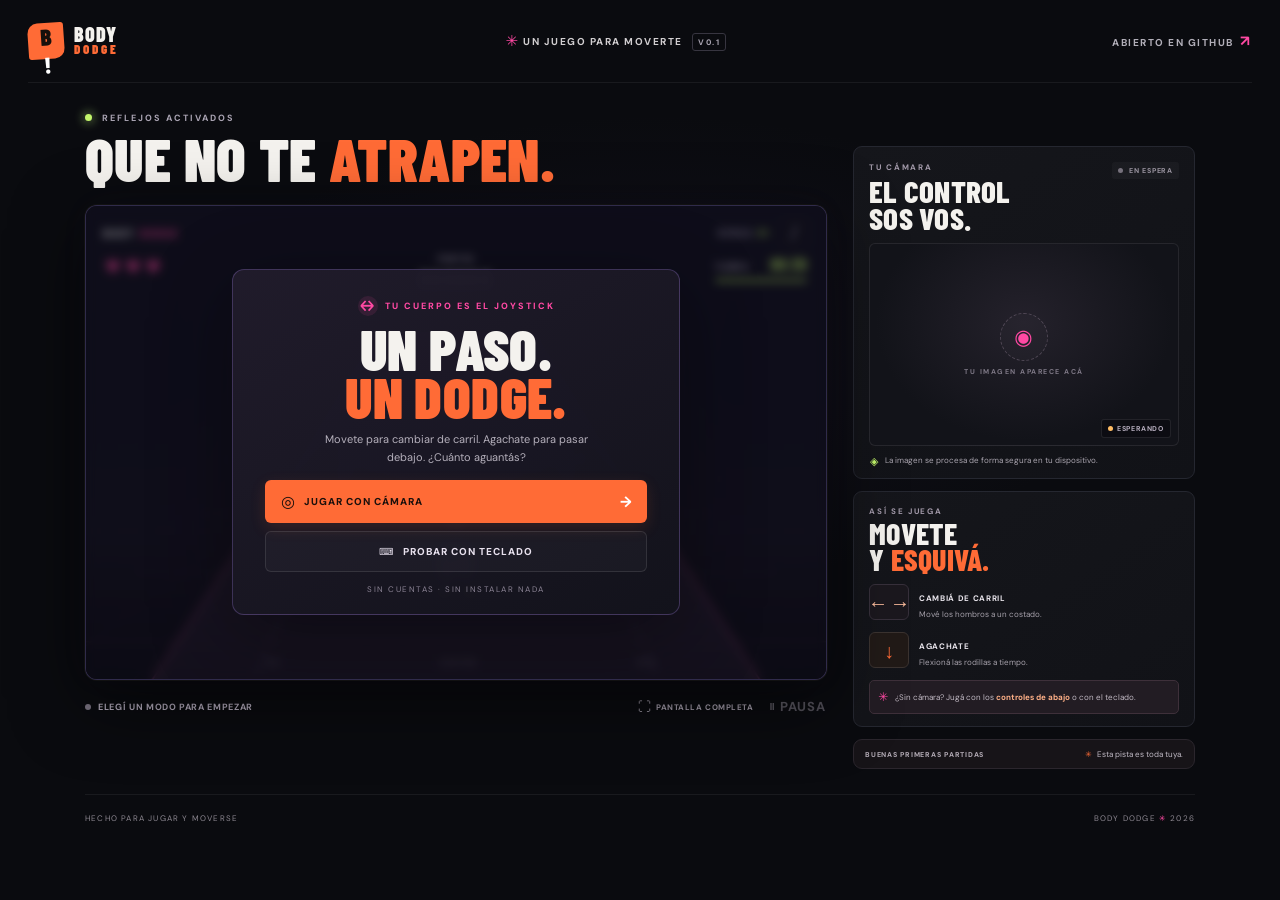
==== index.html @ 760faa84 "feat: implement Body Dodge v0.1 Add a local-camera pose-controlled arcade game, touch and keyboard c" ====
<!doctype html>
<html lang="es">
  <head>
    <meta charset="utf-8" />
    <meta name="viewport" content="width=device-width, initial-scale=1, viewport-fit=cover" />
    <meta name="theme-color" content="#090b12" />
    <meta name="description" content="Esquivá los obstáculos con el cuerpo. Un juego gratuito que corre en tu navegador." />
    <title>Body Dodge — Tu cuerpo, tu joystick</title>
    <link rel="icon" href="./favicon.svg" type="image/svg+xml" />
    <link rel="preconnect" href="https://fonts.googleapis.com" />
    <link rel="preconnect" href="https://fonts.gstatic.com" crossorigin />
    <link href="https://fonts.googleapis.com/css2?family=Barlow+Condensed:wght@500;600;700;800;900&family=DM+Sans:wght@400;500;600;700;800&display=swap" rel="stylesheet" />
    <link rel="stylesheet" href="./styles.css" />
  </head>
  <body>
    <div class="page-wrap">
      <header class="topbar">
        <a class="brand" href="./" aria-label="Body Dodge, inicio"><span class="brand-mark">B<span>!</span></span><span class="brand-name">BODY<span>DODGE</span></span></a>
        <a class="header-note" href="#how-to-play"><span class="sparkle">✳</span> UN JUEGO PARA MOVERTE <span class="tag-mini">V0.1</span></a>
        <a class="github-link" href="https://github.com/rodridevarg/justi" target="_blank" rel="noreferrer">ABIERTO EN GITHUB <span aria-hidden="true">↗</span></a>
      </header>

      <main class="layout">
        <section class="game-column" aria-label="Partida de Body Dodge">
          <div class="game-heading"><p class="eyebrow"><span class="live-dot"></span> REFLEJOS ACTIVADOS</p><h1>QUE NO TE <span>ATRAPEN.</span></h1></div>

          <div class="game-frame" id="gameFrame">
            <div class="game-topline"><span class="game-brand">BODY <b>DODGE</b></span><span class="game-wave" id="gameWave">RONDA <b>01</b></span><button class="icon-button" id="muteBtn" type="button" aria-label="Activar o desactivar sonido" title="Sonido">♪</button></div>
            <canvas id="gameCanvas" width="960" height="600" role="img" aria-label="Pista futurista de juego con tres carriles y un personaje"></canvas>

            <div class="hud" id="gameHud" aria-live="polite">
              <div class="hearts" id="hearts" aria-label="Tres vidas"><span class="heart">♥</span><span class="heart">♥</span><span class="heart">♥</span></div>
              <div class="score-block"><span class="hud-label">PUNTOS</span><span class="score-number" id="scoreValue">000000</span></div>
              <div class="timer-block"><div class="timer-head"><span class="hud-label">TIEMPO</span><span class="timer-value" id="timerValue">00:30</span></div><div class="timer-track"><div class="timer-fill" id="timerFill"></div></div></div>
            </div>

            <div class="lane-caption lane-left">IZQ</div><div class="lane-caption lane-center">CENTRO</div><div class="lane-caption lane-right">DER</div>

            <div class="screen-overlay" id="startOverlay">
              <div class="overlay-card intro-card"><div class="pretitle"><span class="pill-icon">↔</span> TU CUERPO ES EL JOYSTICK</div><h2>UN PASO.<br /><span>UN DODGE.</span></h2><p>Movete para cambiar de carril. Agachate para pasar debajo. ¿Cuánto aguantás?</p>
                <div class="start-actions"><button class="button button-primary" id="cameraStart" type="button"><span class="camera-icon" aria-hidden="true">◎</span> JUGAR CON CÁMARA <span class="button-arrow">→</span></button><button class="button button-ghost" id="manualStart" type="button"><span aria-hidden="true">⌨</span> PROBAR CON TECLADO</button></div>
                <span class="overlay-footnote">SIN CUENTAS · SIN INSTALAR NADA</span>
              </div>
            </div>

            <div class="screen-overlay hidden" id="calibrationOverlay">
              <div class="overlay-card compact-card"><div class="calibration-icon" id="calibrationIcon">◉</div><span class="pretitle" id="calibrationLabel">CÁMARA CONECTADA</span><h2 id="calibrationTitle">BUSCANDO<br /><span>TU POSE.</span></h2><p id="calibrationHint">Parate frente a la cámara, con la cabeza y los hombros a la vista.</p><div class="calibration-meter"><div id="calibrationProgress"></div></div><span class="overlay-footnote" id="calibrationFootnote">LA IMAGEN SE PROCESA EN TU DISPOSITIVO</span><button class="text-button" id="calibrationCancel" type="button">CANCELAR Y VOLVER</button></div>
            </div>

            <div class="screen-overlay hidden" id="pauseOverlay">
              <div class="overlay-card compact-card"><span class="pretitle" id="pauseEyebrow">TOMATE UN RESPIRO</span><h2 id="pauseTitle">PARTIDA<br /><span>EN PAUSA.</span></h2><p id="pauseHint">Cuando estés listo, volvemos a la pista.</p><button class="button button-primary" id="resumeButton" type="button">SEGUIR JUGANDO <span class="button-arrow">→</span></button><button class="text-button" id="pauseQuit" type="button">VOLVER AL INICIO</button></div>
            </div>

            <div class="screen-overlay hidden" id="gameOverOverlay">
              <div class="overlay-card compact-card"><div class="gameover-mark">✦</div><span class="pretitle" id="gameOverEyebrow">FIN DE LA PARTIDA</span><h2 id="gameOverTitle">BUEN<br /><span>INTENTO.</span></h2><p id="gameOverText">Cada partida te hace más rápido.</p><div class="final-score"><span>PUNTAJE FINAL</span><strong id="finalScore">000000</strong></div><button class="button button-primary" id="restartButton" type="button">UNA MÁS <span class="button-arrow">→</span></button><button class="text-button" id="gameOverHome" type="button">VOLVER AL INICIO</button></div>
            </div>

            <div class="screen-overlay hidden" id="countdownOverlay"><div class="countdown" id="countdownNumber">3</div><div class="countdown-caption">PREPARATE</div></div>
          </div>

          <div class="game-toolbar"><div class="lane-status"><span class="status-pip" id="lanePip"></span><span id="controlStatus">ELEGÍ UN MODO PARA EMPEZAR</span></div><div class="game-buttons"><button class="toolbar-button" id="fullscreenBtn" type="button"><span aria-hidden="true">⛶</span> PANTALLA COMPLETA</button><button class="toolbar-button" id="pauseButton" type="button" disabled>Ⅱ <span class="desktop-pause-label">PAUSA</span></button></div></div>

          <div class="manual-panel hidden" id="manualPanel" aria-label="Controles manuales">
            <span class="manual-label">CONTROLES</span><button class="control-arrow" id="leftControl" type="button" aria-label="Mover al carril izquierdo">←</button><button class="control-duck" id="duckControl" type="button"><span aria-hidden="true">↓</span> AGACHARSE</button><button class="control-arrow" id="rightControl" type="button" aria-label="Mover al carril derecho">→</button><span class="manual-hint">O USA A · D · ESPACIO</span>
          </div>
        </section>

        <aside class="side-column">
          <section class="camera-card" id="cameraCard"><div class="side-card-head"><div><p class="side-eyebrow">TU CÁMARA</p><h2>EL CONTROL<br />SOS VOS.</h2></div><span class="camera-state" id="cameraState"><span class="state-dot"></span> EN ESPERA</span></div><div class="camera-preview" id="cameraPreview"><video id="cameraVideo" playsinline autoplay muted aria-label="Vista previa de cámara"></video><canvas id="poseCanvas" width="640" height="480" aria-hidden="true"></canvas><div class="camera-placeholder" id="cameraPlaceholder"><div class="placeholder-frame"><span>◉</span></div><span>TU IMAGEN APARECE ACÁ</span></div><div class="camera-rec hidden" id="cameraRec"><span></span> CÁMARA ACTIVA</div><div class="tracking-indicator" id="trackingIndicator"><span></span> <b id="trackingLabel">ESPERANDO</b></div></div><div class="camera-foot"><span class="privacy-icon">◈</span><p>La imagen se procesa de forma segura en tu dispositivo.</p></div></section>

          <section class="howto-card" id="how-to-play"><p class="side-eyebrow">ASÍ SE JUEGA</p><h2>MOVETE<br />Y <span>ESQUIVÁ.</span></h2><div class="move-row"><div class="move-icon horizontal-icon"><span>←</span><span>→</span></div><div><strong>CAMBIÁ DE CARRIL</strong><p>Mové los hombros a un costado.</p></div></div><div class="move-row"><div class="move-icon duck-icon"><span>↓</span></div><div><strong>AGACHATE</strong><p>Flexioná las rodillas a tiempo.</p></div></div><div class="mode-tip"><span class="tip-star">✳</span><p>¿Sin cámara? Jugá con los <b>controles de abajo</b> o con el teclado.</p></div></section>

          <section class="tiny-note"><span>BUENAS PRIMERAS PARTIDAS</span><div><span class="note-star">✳</span> Esta pista es toda tuya.</div></section>
        </aside>
      </main>
      <footer class="footer"><span>HECHO PARA JUGAR Y MOVERSE</span><span>BODY DODGE <b>✳</b> 2026</span></footer>
    </div>
    <script type="module" src="./game.js"></script>
  </body>
</html>
---- styles.css ----
:root{font-family:"DM Sans",system-ui,sans-serif;color:#f4f2ee;background:#0a0b0f;--bg:#0a0b0f;--surface:#111319;--surface2:#171920;--border:#252730;--muted:#85838d;--paper:#f5f1e8;--orange:#ff6b36;--pink:#ff49a3;--purple:#a18bff;--lime:#c3f66b;--condensed:"Barlow Condensed","Arial Narrow",sans-serif;color-scheme:dark;font-synthesis:none;text-rendering:optimizeLegibility}*{box-sizing:border-box}html{min-width:320px;scroll-behavior:smooth}body{margin:0;min-width:320px;min-height:100vh;background:radial-gradient(ellipse 44% 32% at 51% 39%,rgba(54,42,83,.17),transparent 82%),var(--bg);padding:0 28px 18px}button,a{-webkit-tap-highlight-color:transparent}button{font:inherit}.page-wrap{max-width:1400px;margin:auto}.topbar{height:83px;display:flex;justify-content:space-between;align-items:center;border-bottom:1px solid #ffffff10;margin-bottom:29px}.brand{display:flex;align-items:center;gap:10px;text-decoration:none;color:inherit}.brand-mark{width:36px;height:36px;display:grid;place-items:center;border-radius:10px 3px 10px 3px;background:var(--orange);color:#17100c;font-family:var(--condensed);font-weight:900;font-size:23px;letter-spacing:-1px;transform:rotate(-4deg)}.brand-mark span{color:#fff}.brand-name{font-family:var(--condensed);font-size:20px;font-weight:900;line-height:.88;letter-spacing:1px}.brand-name span{display:block;color:var(--orange);font-size:13px;letter-spacing:3px}.header-note,.github-link{font-size:10px;letter-spacing:1.5px;font-weight:700;text-decoration:none;color:#d2cfd1}.sparkle{color:var(--pink);font-size:15px;vertical-align:-1px}.tag-mini{border:1px solid #373540;border-radius:3px;color:#aaa5b2;font-size:8px;padding:3px 5px;margin-left:6px}.github-link{color:#b2afb9}.github-link span{color:var(--pink);font-size:15px;margin-left:3px}.layout{max-width:1110px;margin:0 auto;display:grid;grid-template-columns:minmax(0,1.78fr) minmax(267px,.82fr);gap:26px}.game-column{min-width:0}.game-heading{margin-bottom:17px}.eyebrow,.side-eyebrow{margin:0 0 5px;color:#aaa4b3;font-size:9px;font-weight:700;letter-spacing:2px}.live-dot,.state-dot{display:inline-block;width:7px;height:7px;border-radius:50%;margin-right:6px;background:var(--lime);box-shadow:0 0 11px #c3f680}.game-heading h1{margin:0;font-family:var(--condensed);font-size:clamp(40px,5.6vw,61px);line-height:.96;font-weight:900;letter-spacing:.4px}.game-heading h1 span,.howto-card h2 span{color:var(--orange)}.game-frame{position:relative;isolation:isolate;width:100%;aspect-ratio:1.56/1;min-height:330px;overflow:hidden;border-radius:12px;background:#111019;border:1px solid #a38aff37;box-shadow:0 0 0 1px #111,0 21px 70px #0008,0 0 35px #9a75f508;transition:box-shadow .25s}.game-frame.is-playing{box-shadow:0 0 0 1px #a18bff48,0 20px 70px #0008,0 0 35px #a18bff12}.game-frame.is-damaged{animation:damageFlash .36s ease-out}@keyframes damageFlash{0%,100%{filter:none}30%,65%{filter:brightness(1.65) saturate(1.65);box-shadow:0 0 35px #ff526780}}#gameCanvas{position:absolute;inset:0;width:100%;height:100%;display:block}.game-topline{position:absolute;z-index:2;top:13px;left:17px;right:17px;display:flex;align-items:center;gap:9px;pointer-events:none}.game-brand,.game-wave{font-family:var(--condensed);font-size:13px;font-weight:700;letter-spacing:2px;color:#f7f2f5}.game-brand b{color:var(--pink)}.game-wave{margin-left:auto;color:#aaa1bc;font-size:11px}.game-wave b{color:var(--lime)}.icon-button{pointer-events:auto;background:#171522d9;border:1px solid #ffffff20;color:#e0d5f6;border-radius:7px;width:30px;height:28px;font-size:16px;cursor:pointer}.icon-button.is-muted{color:#756e7b}.hud{position:absolute;top:47px;left:19px;right:19px;z-index:2;display:grid;grid-template-columns:1fr auto 1fr;align-items:start;gap:12px;pointer-events:none}.hearts{display:flex;gap:5px;padding-top:3px}.heart{font-size:17px;color:var(--pink);text-shadow:0 0 10px #ff49a36c;transition:transform .3s,color .3s}.heart.is-lost{transform:scale(.6);color:#41404a;text-shadow:none}.score-block{display:flex;flex-direction:column;align-items:center;gap:1px}.hud-label{font-family:var(--condensed);font-size:10px;font-weight:700;letter-spacing:1.3px;color:#c1b9ca}.score-number{font-family:var(--condensed);font-size:22px;font-weight:800;letter-spacing:2.3px;color:#fff}.timer-block{justify-self:end;width:min(92px,100%)}.timer-head{display:flex;justify-content:space-between;align-items:baseline}.timer-value{font-family:var(--condensed);font-size:18px;font-weight:700;color:var(--lime)}.timer-track{height:3px;margin-top:4px;overflow:hidden;border-radius:5px;background:#ffffff29}.timer-fill{height:100%;width:100%;border-radius:5px;background:var(--lime);transition:width .15s linear}.timer-fill.is-low{background:var(--pink)}.lane-caption{position:absolute;z-index:2;bottom:11px;font-family:var(--condensed);font-size:10px;letter-spacing:2px;color:#ccc2d18e;pointer-events:none}.lane-left{left:24%}.lane-center{left:calc(50% - 16px)}.lane-right{right:23%}.screen-overlay{position:absolute;inset:0;z-index:3;display:flex;align-items:center;justify-content:center;padding:14px;background:rgba(10,10,19,.57);backdrop-filter:blur(5px);-webkit-backdrop-filter:blur(5px)}.screen-overlay.hidden,.hidden{display:none!important}.overlay-card{text-align:center;width:min(420px,100%);padding:26px 28px 20px;background:linear-gradient(150deg,rgba(33,28,44,.97),rgba(19,19,28,.97));border:1px solid #b28cfc42;border-radius:12px;box-shadow:0 20px 80px #0006}.intro-card{width:min(448px,100%);padding:25px 32px 20px}.pretitle{display:inline-flex;align-items:center;gap:7px;color:var(--pink);font-size:9px;font-weight:800;letter-spacing:2px}.pill-icon{width:20px;height:20px;display:grid;place-items:center;border-radius:50%;background:#ff49a31c;color:var(--pink);font-size:15px}.overlay-card h2{margin:9px 0 6px;font-family:var(--condensed);font-size:clamp(39px,6vw,57px);font-weight:900;line-height:.84;letter-spacing:.4px}.overlay-card h2 span{color:var(--orange)}.overlay-card p{margin:10px auto 14px;max-width:302px;color:#b5b0bc;font-size:11px;line-height:1.6}.start-actions{display:flex;flex-direction:column;align-items:stretch;gap:8px}.button{min-height:41px;display:flex;align-items:center;justify-content:center;gap:8px;padding:10px 12px;border:1px solid transparent;border-radius:6px;font-size:10px;font-weight:800;letter-spacing:1px;cursor:pointer;transition:transform .16s,filter .16s,background .16s}.button:hover{transform:translateY(-2px);filter:brightness(1.11)}.button:active{transform:translateY(1px)}.button-primary{background:var(--orange);color:#1b100c;box-shadow:0 5px 16px #ff6b3623}.camera-icon{font-size:16px}.button-arrow{margin-left:auto;font-size:15px}.button-primary{padding-left:15px;padding-right:13px}.button-primary .button-arrow{color:#fff}.button-ghost{background:#ffffff07;border-color:#ffffff1b;color:#e7e0ed}.overlay-footnote{display:block;margin-top:12px;color:#8c8495;font-size:8px;letter-spacing:1.5px}.compact-card{width:min(350px,100%);padding:23px 25px 17px}.compact-card p{margin-bottom:13px}.text-button{display:block;margin:10px auto 0;padding:7px;background:none;border:0;color:#aaa0b2;font-size:9px;font-weight:700;letter-spacing:1px;cursor:pointer}.text-button:hover{color:#fff}.calibration-icon{margin:0 auto 7px;color:var(--lime);font-size:30px;animation:pulse 1.3s ease-in-out infinite}@keyframes pulse{50%{transform:scale(1.15);filter:drop-shadow(0 0 8px #c3f66b88)}}.calibration-meter{height:4px;margin:14px 0 7px;overflow:hidden;border-radius:5px;background:#ffffff17}.calibration-meter div{width:0;height:100%;background:var(--pink);transition:width .16s}.compact-card .overlay-footnote{margin-top:9px}.compact-card .button{width:100%}.countdown-overlay{display:flex;align-items:center}.countdown{color:var(--lime);font-family:var(--condensed);font-size:110px;line-height:.9;font-weight:900;text-shadow:0 0 40px #c3f66b60;animation:count-pop .65s ease-in-out}.countdown-caption{position:absolute;margin-top:103px;color:#ddd6e5;font-size:10px;font-weight:800;letter-spacing:3px}@keyframes count-pop{0%{transform:scale(1.6);opacity:0}40%{opacity:1}100%{transform:scale(1)}}.gameover-mark{color:var(--lime);font-size:28px}.final-score{margin:14px auto;padding:10px;border:1px solid #ffffff14;border-radius:7px;background:#ffffff06}.final-score span,.final-score strong{display:block}.final-score span{font-size:8px;letter-spacing:1.8px;color:#b5aabc}.final-score strong{margin-top:2px;font-family:var(--condensed);font-size:31px;letter-spacing:3px;color:var(--lime)}.game-toolbar{height:37px;display:flex;align-items:center;justify-content:space-between;margin-top:8px}.lane-status{display:flex;gap:7px;align-items:center;min-width:0;color:#b4acbd;font-size:9px;font-weight:700;letter-spacing:.65px}.status-pip{width:6px;height:6px;border-radius:50%;flex:0 0 auto;background:#77717f}.status-pip.active{background:var(--lime);box-shadow:0 0 8px #c3f66b8c}.status-pip.warning{background:var(--pink)}.game-buttons{display:flex;gap:12px;align-items:center}.toolbar-button{display:flex;align-items:center;gap:5px;padding:6px 2px;border:0;background:none;color:#a7a0ae;font-size:8px;font-weight:700;letter-spacing:.55px;cursor:pointer}.toolbar-button:hover:not(:disabled){color:#fff}.toolbar-button:disabled{opacity:.38;cursor:default}.toolbar-button span{font-size:13px}.manual-panel{min-height:53px;display:flex;align-items:center;justify-content:center;gap:8px;padding:6px 11px;background:#14151b;border:1px solid #292a32;border-radius:8px}.manual-panel.hidden{display:none}.manual-label{margin-right:4px;color:#aaa3ae;font-size:8px;font-weight:800;letter-spacing:1.2px}.control-arrow,.control-duck{height:34px;min-width:36px;padding:0 10px;border:1px solid #35323d;border-radius:6px;background:#1b1a22;color:#efedf2;font-size:16px;touch-action:none;cursor:pointer}.control-arrow:active,.control-arrow.pressed{background:#402d45;border-color:var(--pink)}.control-duck{display:flex;align-items:center;gap:4px;color:#ffccae;font-size:8px;font-weight:800;letter-spacing:.6px}.control-duck:active,.control-duck.pressed{background:#513329;border-color:var(--orange)}.control-duck span{font-size:14px}.manual-hint{margin-left:4px;color:#8d8795;font-size:8px;letter-spacing:.5px}.side-column{display:flex;flex-direction:column;gap:12px;padding-top:34px}.camera-card,.howto-card,.tiny-note{border:1px solid var(--border);border-radius:9px;background:linear-gradient(145deg,#15161b,#111217)}.camera-card{padding:15px 15px 10px}.side-card-head{display:flex;align-items:flex-start;justify-content:space-between;gap:6px}.side-eyebrow{font-size:8px;color:#a39aaa;letter-spacing:1.7px}.side-card-head h2,.howto-card h2{margin:0;font-family:var(--condensed);font-size:31px;line-height:.88;font-weight:800;letter-spacing:.25px}.camera-state{display:flex;align-items:center;white-space:nowrap;padding:4px 6px;border-radius:3px;background:#ffffff08;color:#98929e;font-size:7px;font-weight:800;letter-spacing:.8px}.camera-state .state-dot{width:5px;height:5px;background:#76717c;box-shadow:none}.camera-state.is-active{color:var(--lime)}.camera-state.is-active .state-dot{background:var(--lime);box-shadow:0 0 8px #c3f680}.camera-preview{position:relative;aspect-ratio:4/2.62;min-height:120px;margin-top:11px;overflow:hidden;border:1px solid #ffffff15;border-radius:6px;background:radial-gradient(ellipse at 50% 39%,#24212b,#121319 68%)}#cameraVideo,#poseCanvas{position:absolute;inset:0;width:100%;height:100%;object-fit:cover;transform:scaleX(-1)}#cameraVideo{opacity:0;transition:opacity .3s}#cameraVideo.is-active{opacity:1}#poseCanvas{pointer-events:none}.camera-placeholder{position:absolute;inset:0;display:flex;flex-direction:column;gap:6px;align-items:center;justify-content:center;color:#7f7987;font-size:7px;font-weight:700;letter-spacing:1.5px}.camera-placeholder.hidden{display:none}.placeholder-frame{width:48px;height:48px;display:grid;place-items:center;border:1px dashed #7b6c7e80;border-radius:50%;background:#ffffff04;color:var(--pink);font-size:21px}.camera-rec{position:absolute;top:7px;left:7px;padding:4px 6px;border-radius:3px;background:#0b0b10b8;color:#f0e9ec;font-size:7px;font-weight:700;letter-spacing:.8px}.camera-rec span{display:inline-block;width:5px;height:5px;margin-right:4px;border-radius:50%;background:#ff536e;box-shadow:0 0 6px #ff536e}.tracking-indicator{position:absolute;bottom:7px;right:7px;display:flex;align-items:center;gap:4px;padding:4px 6px;border:1px solid #ffffff18;border-radius:3px;background:#0b0b10b8;color:#b8afc0;font-size:7px;letter-spacing:.8px}.tracking-indicator>span{width:5px;height:5px;border-radius:50%;background:#ffbc64}.tracking-indicator.is-tracking>span{background:var(--lime);box-shadow:0 0 6px #c3f680}.camera-foot{display:flex;align-items:center;gap:6px;margin:8px 1px 0}.privacy-icon{color:var(--lime);font-size:11px}.camera-foot p{margin:0;color:#aaa5af;font-size:8px;line-height:1.4}.howto-card{padding:14px 15px 12px}.howto-card>.side-eyebrow{margin-bottom:4px}.howto-card h2{font-size:30px}.move-row{display:flex;align-items:center;gap:10px;margin-top:12px}.move-icon{width:40px;height:36px;flex:0 0 auto;display:flex;align-items:center;justify-content:center;gap:2px;border:1px solid #37303b;border-radius:6px;background:#1b181e;color:#ffbf9f;font-family:var(--condensed);font-size:20px}.duck-icon{border-color:#3b3330;background:#211a17;color:var(--orange);font-size:20px}.move-row strong{color:#eae6ed;font-size:8px;letter-spacing:.65px}.move-row p{margin:3px 0 0;color:#a6a1ab;font-size:8px;line-height:1.4}.mode-tip{display:flex;align-items:center;gap:7px;margin-top:12px;padding:8px;background:#221c23;border:1px solid #3e303a;border-radius:5px}.tip-star{color:var(--pink);font-size:12px}.mode-tip p{margin:0;color:#c2bac4;font-size:8px;line-height:1.5}.mode-tip b{color:#ffb087}.tiny-note{display:flex;align-items:center;justify-content:space-between;gap:7px;padding:9px 11px;border-color:#2b262d;background:#171418}.tiny-note>span{font-size:7px;font-weight:800;letter-spacing:.75px;color:#b2aab4}.tiny-note>div{font-size:8px;color:#c1bbc6}.note-star{color:var(--orange);margin-right:3px}.footer{max-width:1110px;height:46px;margin:25px auto 0;display:flex;justify-content:space-between;align-items:center;border-top:1px solid #ffffff10;color:#8c8790;font-size:8px;letter-spacing:1.2px}.footer b{color:var(--pink)}.camera-card.camera-error .camera-state{color:#ff8f93}.camera-card.camera-error .state-dot{background:#ff536e;box-shadow:0 0 7px #ff536e}
@media(min-width:1400px){.layout,.footer{max-width:1180px}.game-frame{aspect-ratio:1.58/1}.side-card-head h2{font-size:34px}.side-column{gap:14px}}
@media(max-width:760px){body{padding:0 18px 12px}.topbar{height:65px;margin-bottom:22px}.header-note{font-size:8px;letter-spacing:1px}.github-link{font-size:8px}.brand-mark{width:31px;height:31px;font-size:20px}.brand-name{font-size:17px}.layout{grid-template-columns:minmax(0,1.7fr) minmax(220px,.9fr);gap:16px}.game-heading h1{font-size:clamp(40px,8vw,57px)}.side-column{padding-top:34px}.camera-card,.howto-card{padding:12px}.side-card-head h2,.howto-card h2{font-size:27px}.game-frame{min-height:340px;aspect-ratio:1.25/1}.overlay-card{padding:19px 21px 15px}.overlay-card h2{font-size:46px}.intro-card{padding:20px 21px 16px}.hud{top:44px}.camera-preview{min-height:112px}.tiny-note{flex-direction:column;align-items:flex-start}}
@media(max-width:570px){body{padding:0 13px 12px}.topbar{height:60px;margin-bottom:18px}.header-note{display:none}.github-link{margin-left:auto}.layout{grid-template-columns:1fr;gap:15px}.game-heading{margin-bottom:12px}.game-heading h1{font-size:48px}.game-frame{min-height:390px;aspect-ratio:1/1.10}.game-topline{left:12px;right:12px;top:10px}.hud{left:13px;right:13px;top:40px}.lane-caption{font-size:8px;bottom:9px}.lane-left{left:19%}.lane-right{right:19%}.game-toolbar{margin-top:6px}.toolbar-button{font-size:8px}.desktop-pause-label{display:none}.game-buttons{gap:9px}.side-column{display:grid;grid-template-columns:1fr 1fr;align-items:start;gap:10px;padding-top:0}.camera-card{grid-column:1/-1}.side-card-head h2,.howto-card h2{font-size:29px}.camera-preview{aspect-ratio:16/7;min-height:135px}.howto-card{padding:12px 11px}.move-row{gap:7px}.move-icon{width:35px;height:32px}.move-row strong{font-size:7px}.move-row p{font-size:7px}.mode-tip{align-items:flex-start;padding:7px 6px;gap:5px}.mode-tip p{font-size:7px}.tiny-note{height:100%;justify-content:center;padding:12px 9px}.tiny-note>span{font-size:7px}.tiny-note>div{font-size:8px}.manual-panel{gap:6px;min-height:51px;padding:6px}.manual-label{display:none}.manual-hint{font-size:7px;margin-left:0}.control-arrow{min-width:38px}.footer{margin-top:18px;font-size:7px}}
@media(max-width:380px){body{padding-right:10px;padding-left:10px}.game-frame{min-height:355px}.game-heading h1{font-size:43px}.overlay-card{padding:17px 15px 13px}.overlay-card h2{font-size:42px}.intro-card{padding:17px 16px}.overlay-card p{font-size:10px}.camera-card{padding:10px}.side-card-head h2{font-size:25px}.camera-preview{min-height:115px}.howto-card h2{font-size:25px}.side-column{gap:8px}.manual-hint{display:none}}
@media(prefers-reduced-motion:reduce){*,*::before,*::after{scroll-behavior:auto!important;animation-duration:.01ms!important;animation-iteration-count:1!important;transition-duration:.01ms!important}}
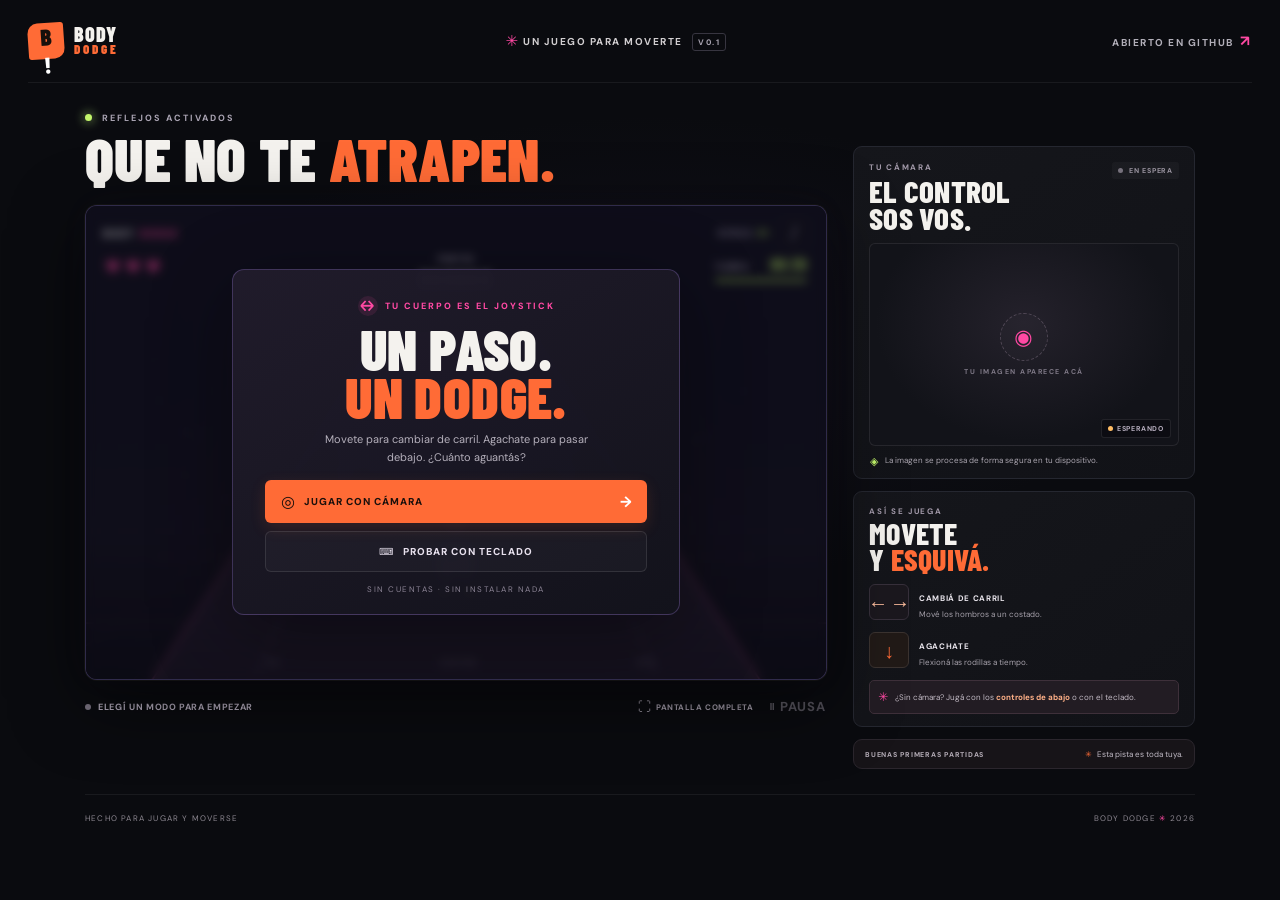
==== commit 36fab25e: "fix: restore mobile camera startup and cover camera lifecycle regressions" ====
--- a/index.html
+++ b/index.html
@@ -10,7 +10,7 @@
     <link rel="preconnect" href="https://fonts.googleapis.com" />
     <link rel="preconnect" href="https://fonts.gstatic.com" crossorigin />
     <link href="https://fonts.googleapis.com/css2?family=Barlow+Condensed:wght@500;600;700;800;900&family=DM+Sans:wght@400;500;600;700;800&display=swap" rel="stylesheet" />
-    <link rel="stylesheet" href="./styles.css" />
+    <link rel="stylesheet" href="./styles.css?v=0.1.1" />
   </head>
   <body>
     <div class="page-wrap">
@@ -24,6 +24,7 @@
         <section class="game-column" aria-label="Partida de Body Dodge">
           <div class="game-heading"><p class="eyebrow"><span class="live-dot"></span> REFLEJOS ACTIVADOS</p><h1>QUE NO TE <span>ATRAPEN.</span></h1></div>
 
+          <div id="cameraError" class="camera-alert hidden" role="alert" aria-live="assertive"><strong>No pudimos activar el juego con cámara</strong><p id="cameraErrorMessage"></p></div>
           <div class="game-frame" id="gameFrame">
             <div class="game-topline"><span class="game-brand">BODY <b>DODGE</b></span><span class="game-wave" id="gameWave">RONDA <b>01</b></span><button class="icon-button" id="muteBtn" type="button" aria-label="Activar o desactivar sonido" title="Sonido">♪</button></div>
             <canvas id="gameCanvas" width="960" height="600" role="img" aria-label="Pista futurista de juego con tres carriles y un personaje"></canvas>
@@ -44,7 +45,7 @@
             </div>
 
             <div class="screen-overlay hidden" id="calibrationOverlay">
-              <div class="overlay-card compact-card"><div class="calibration-icon" id="calibrationIcon">◉</div><span class="pretitle" id="calibrationLabel">CÁMARA CONECTADA</span><h2 id="calibrationTitle">BUSCANDO<br /><span>TU POSE.</span></h2><p id="calibrationHint">Parate frente a la cámara, con la cabeza y los hombros a la vista.</p><div class="calibration-meter"><div id="calibrationProgress"></div></div><span class="overlay-footnote" id="calibrationFootnote">LA IMAGEN SE PROCESA EN TU DISPOSITIVO</span><button class="text-button" id="calibrationCancel" type="button">CANCELAR Y VOLVER</button></div>
+              <div class="overlay-card compact-card"><div class="calibration-icon" id="calibrationIcon">◉</div><span class="pretitle" id="calibrationLabel">CÁMARA CONECTADA</span><h2 id="calibrationTitle">BUSCANDO<br /><span>TU POSE.</span></h2><p id="calibrationHint">Parate frente a la cámara, con los hombros y las caderas a la vista.</p><div class="calibration-meter"><div id="calibrationProgress"></div></div><span class="overlay-footnote" id="calibrationFootnote">LA IMAGEN SE PROCESA EN TU DISPOSITIVO</span><button class="text-button" id="calibrationCancel" type="button">CANCELAR Y VOLVER</button></div>
             </div>
 
             <div class="screen-overlay hidden" id="pauseOverlay">
@@ -75,6 +76,8 @@
       </main>
       <footer class="footer"><span>HECHO PARA JUGAR Y MOVERSE</span><span>BODY DODGE <b>✳</b> 2026</span></footer>
     </div>
-    <script type="module" src="./game.js"></script>
+    <script type="module" src="./game.js?v=0.1.1"></script>
   </body>
 </html>
+
+
--- a/styles.css
+++ b/styles.css
@@ -4,3 +4,6 @@
 @media(max-width:570px){body{padding:0 13px 12px}.topbar{height:60px;margin-bottom:18px}.header-note{display:none}.github-link{margin-left:auto}.layout{grid-template-columns:1fr;gap:15px}.game-heading{margin-bottom:12px}.game-heading h1{font-size:48px}.game-frame{min-height:390px;aspect-ratio:1/1.10}.game-topline{left:12px;right:12px;top:10px}.hud{left:13px;right:13px;top:40px}.lane-caption{font-size:8px;bottom:9px}.lane-left{left:19%}.lane-right{right:19%}.game-toolbar{margin-top:6px}.toolbar-button{font-size:8px}.desktop-pause-label{display:none}.game-buttons{gap:9px}.side-column{display:grid;grid-template-columns:1fr 1fr;align-items:start;gap:10px;padding-top:0}.camera-card{grid-column:1/-1}.side-card-head h2,.howto-card h2{font-size:29px}.camera-preview{aspect-ratio:16/7;min-height:135px}.howto-card{padding:12px 11px}.move-row{gap:7px}.move-icon{width:35px;height:32px}.move-row strong{font-size:7px}.move-row p{font-size:7px}.mode-tip{align-items:flex-start;padding:7px 6px;gap:5px}.mode-tip p{font-size:7px}.tiny-note{height:100%;justify-content:center;padding:12px 9px}.tiny-note>span{font-size:7px}.tiny-note>div{font-size:8px}.manual-panel{gap:6px;min-height:51px;padding:6px}.manual-label{display:none}.manual-hint{font-size:7px;margin-left:0}.control-arrow{min-width:38px}.footer{margin-top:18px;font-size:7px}}
 @media(max-width:380px){body{padding-right:10px;padding-left:10px}.game-frame{min-height:355px}.game-heading h1{font-size:43px}.overlay-card{padding:17px 15px 13px}.overlay-card h2{font-size:42px}.intro-card{padding:17px 16px}.overlay-card p{font-size:10px}.camera-card{padding:10px}.side-card-head h2{font-size:25px}.camera-preview{min-height:115px}.howto-card h2{font-size:25px}.side-column{gap:8px}.manual-hint{display:none}}
 @media(prefers-reduced-motion:reduce){*,*::before,*::after{scroll-behavior:auto!important;animation-duration:.01ms!important;animation-iteration-count:1!important;transition-duration:.01ms!important}}
+
+.camera-alert{margin:0 0 12px;padding:14px 16px;border:1px solid #ff8f9380;border-radius:10px;background:#3b2029;color:#fff;overflow-wrap:anywhere;scroll-margin:16px}.camera-alert strong{display:block;font-size:14px;line-height:1.4}.camera-alert p{margin:6px 0 0;font-size:13px;line-height:1.5;color:#ffe0e4}.screen-overlay{overflow-y:auto}.overlay-card{flex-shrink:0;margin:auto}
+
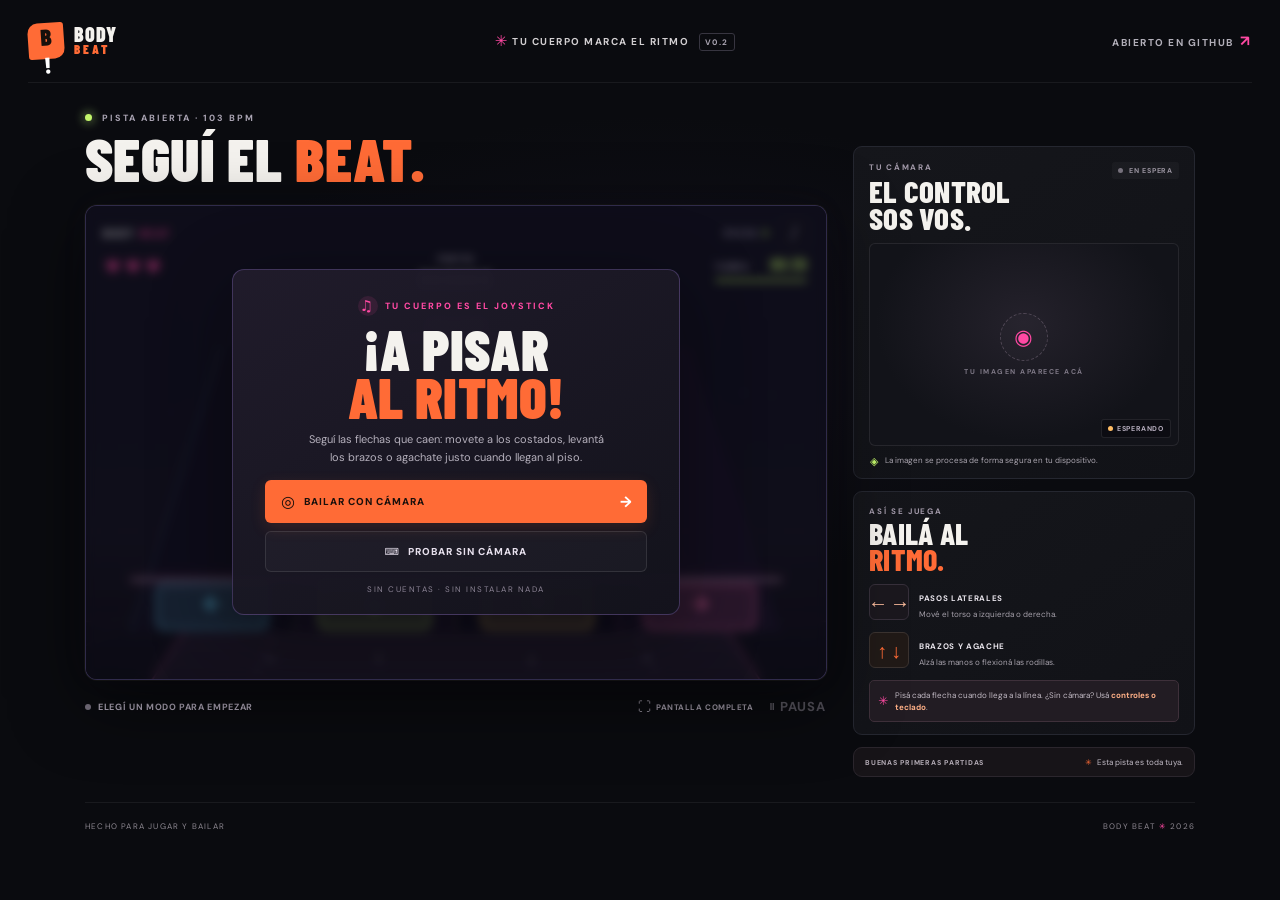
==== commit c601ea7c: "Transformar Body Dodge en Body Beat" ====
--- a/index.html
+++ b/index.html
@@ -4,30 +4,30 @@
     <meta charset="utf-8" />
     <meta name="viewport" content="width=device-width, initial-scale=1, viewport-fit=cover" />
     <meta name="theme-color" content="#090b12" />
-    <meta name="description" content="Esquivá los obstáculos con el cuerpo. Un juego gratuito que corre en tu navegador." />
-    <title>Body Dodge — Tu cuerpo, tu joystick</title>
+    <meta name="description" content="Bailá al ritmo: pisá las flechas con el cuerpo y convertí tu cámara en una pista de baile." />
+    <title>Body Beat — Tu cuerpo es el joystick</title>
     <link rel="icon" href="./favicon.svg" type="image/svg+xml" />
     <link rel="preconnect" href="https://fonts.googleapis.com" />
     <link rel="preconnect" href="https://fonts.gstatic.com" crossorigin />
     <link href="https://fonts.googleapis.com/css2?family=Barlow+Condensed:wght@500;600;700;800;900&family=DM+Sans:wght@400;500;600;700;800&display=swap" rel="stylesheet" />
-    <link rel="stylesheet" href="./styles.css?v=0.1.1" />
+    <link rel="stylesheet" href="./styles.css?v=0.2.0" />
   </head>
   <body>
     <div class="page-wrap">
       <header class="topbar">
-        <a class="brand" href="./" aria-label="Body Dodge, inicio"><span class="brand-mark">B<span>!</span></span><span class="brand-name">BODY<span>DODGE</span></span></a>
-        <a class="header-note" href="#how-to-play"><span class="sparkle">✳</span> UN JUEGO PARA MOVERTE <span class="tag-mini">V0.1</span></a>
+        <a class="brand" href="./" aria-label="Body Beat, inicio"><span class="brand-mark">B<span>!</span></span><span class="brand-name">BODY<span>BEAT</span></span></a>
+        <a class="header-note" href="#how-to-play"><span class="sparkle">✳</span> TU CUERPO MARCA EL RITMO <span class="tag-mini">V0.2</span></a>
         <a class="github-link" href="https://github.com/rodridevarg/justi" target="_blank" rel="noreferrer">ABIERTO EN GITHUB <span aria-hidden="true">↗</span></a>
       </header>
 
       <main class="layout">
-        <section class="game-column" aria-label="Partida de Body Dodge">
-          <div class="game-heading"><p class="eyebrow"><span class="live-dot"></span> REFLEJOS ACTIVADOS</p><h1>QUE NO TE <span>ATRAPEN.</span></h1></div>
+        <section class="game-column" aria-label="Partida de Body Beat">
+          <div class="game-heading"><p class="eyebrow"><span class="live-dot"></span> PISTA ABIERTA · 103 BPM</p><h1>SEGUÍ EL <span>BEAT.</span></h1></div>
 
           <div id="cameraError" class="camera-alert hidden" role="alert" aria-live="assertive"><strong>No pudimos activar el juego con cámara</strong><p id="cameraErrorMessage"></p></div>
           <div class="game-frame" id="gameFrame">
-            <div class="game-topline"><span class="game-brand">BODY <b>DODGE</b></span><span class="game-wave" id="gameWave">RONDA <b>01</b></span><button class="icon-button" id="muteBtn" type="button" aria-label="Activar o desactivar sonido" title="Sonido">♪</button></div>
-            <canvas id="gameCanvas" width="960" height="600" role="img" aria-label="Pista futurista de juego con tres carriles y un personaje"></canvas>
+            <div class="game-topline"><span class="game-brand">BODY <b>BEAT</b></span><span class="game-wave" id="gameWave">RACHA <b>0</b></span><button class="icon-button" id="muteBtn" type="button" aria-label="Activar o desactivar sonido" title="Sonido">♪</button></div>
+            <canvas id="gameCanvas" width="960" height="600" role="img" aria-label="Pista de baile con cuatro carriles de flechas al ritmo"></canvas>
 
             <div class="hud" id="gameHud" aria-live="polite">
               <div class="hearts" id="hearts" aria-label="Tres vidas"><span class="heart">♥</span><span class="heart">♥</span><span class="heart">♥</span></div>
@@ -35,11 +35,11 @@
               <div class="timer-block"><div class="timer-head"><span class="hud-label">TIEMPO</span><span class="timer-value" id="timerValue">00:30</span></div><div class="timer-track"><div class="timer-fill" id="timerFill"></div></div></div>
             </div>
 
-            <div class="lane-caption lane-left">IZQ</div><div class="lane-caption lane-center">CENTRO</div><div class="lane-caption lane-right">DER</div>
+            <div class="lane-caption lane-left">←</div><div class="lane-caption lane-up">↑</div><div class="lane-caption lane-down">↓</div><div class="lane-caption lane-right">→</div>
 
             <div class="screen-overlay" id="startOverlay">
-              <div class="overlay-card intro-card"><div class="pretitle"><span class="pill-icon">↔</span> TU CUERPO ES EL JOYSTICK</div><h2>UN PASO.<br /><span>UN DODGE.</span></h2><p>Movete para cambiar de carril. Agachate para pasar debajo. ¿Cuánto aguantás?</p>
-                <div class="start-actions"><button class="button button-primary" id="cameraStart" type="button"><span class="camera-icon" aria-hidden="true">◎</span> JUGAR CON CÁMARA <span class="button-arrow">→</span></button><button class="button button-ghost" id="manualStart" type="button"><span aria-hidden="true">⌨</span> PROBAR CON TECLADO</button></div>
+              <div class="overlay-card intro-card"><div class="pretitle"><span class="pill-icon">♫</span> TU CUERPO ES EL JOYSTICK</div><h2>¡A PISAR<br /><span>AL RITMO!</span></h2><p>Seguí las flechas que caen: movete a los costados, levantá los brazos o agachate justo cuando llegan al piso.</p>
+                <div class="start-actions"><button class="button button-primary" id="cameraStart" type="button"><span class="camera-icon" aria-hidden="true">◎</span> BAILAR CON CÁMARA <span class="button-arrow">→</span></button><button class="button button-ghost" id="manualStart" type="button"><span aria-hidden="true">⌨</span> PROBAR SIN CÁMARA</button></div>
                 <span class="overlay-footnote">SIN CUENTAS · SIN INSTALAR NADA</span>
               </div>
             </div>
@@ -62,21 +62,21 @@
           <div class="game-toolbar"><div class="lane-status"><span class="status-pip" id="lanePip"></span><span id="controlStatus">ELEGÍ UN MODO PARA EMPEZAR</span></div><div class="game-buttons"><button class="toolbar-button" id="fullscreenBtn" type="button"><span aria-hidden="true">⛶</span> PANTALLA COMPLETA</button><button class="toolbar-button" id="pauseButton" type="button" disabled>Ⅱ <span class="desktop-pause-label">PAUSA</span></button></div></div>
 
           <div class="manual-panel hidden" id="manualPanel" aria-label="Controles manuales">
-            <span class="manual-label">CONTROLES</span><button class="control-arrow" id="leftControl" type="button" aria-label="Mover al carril izquierdo">←</button><button class="control-duck" id="duckControl" type="button"><span aria-hidden="true">↓</span> AGACHARSE</button><button class="control-arrow" id="rightControl" type="button" aria-label="Mover al carril derecho">→</button><span class="manual-hint">O USA A · D · ESPACIO</span>
+            <span class="manual-label">CONTROLES</span><button class="control-arrow" id="leftControl" type="button" aria-label="Pisar izquierda">←</button><button class="control-arrow" id="upControl" type="button" aria-label="Pisar arriba">↑</button><button class="control-duck" id="duckControl" type="button" aria-label="Pisar abajo"><span aria-hidden="true">↓</span></button><button class="control-arrow" id="rightControl" type="button" aria-label="Pisar derecha">→</button><span class="manual-hint">FLECHAS · WASD</span>
           </div>
         </section>
 
         <aside class="side-column">
           <section class="camera-card" id="cameraCard"><div class="side-card-head"><div><p class="side-eyebrow">TU CÁMARA</p><h2>EL CONTROL<br />SOS VOS.</h2></div><span class="camera-state" id="cameraState"><span class="state-dot"></span> EN ESPERA</span></div><div class="camera-preview" id="cameraPreview"><video id="cameraVideo" playsinline autoplay muted aria-label="Vista previa de cámara"></video><canvas id="poseCanvas" width="640" height="480" aria-hidden="true"></canvas><div class="camera-placeholder" id="cameraPlaceholder"><div class="placeholder-frame"><span>◉</span></div><span>TU IMAGEN APARECE ACÁ</span></div><div class="camera-rec hidden" id="cameraRec"><span></span> CÁMARA ACTIVA</div><div class="tracking-indicator" id="trackingIndicator"><span></span> <b id="trackingLabel">ESPERANDO</b></div></div><div class="camera-foot"><span class="privacy-icon">◈</span><p>La imagen se procesa de forma segura en tu dispositivo.</p></div></section>
 
-          <section class="howto-card" id="how-to-play"><p class="side-eyebrow">ASÍ SE JUEGA</p><h2>MOVETE<br />Y <span>ESQUIVÁ.</span></h2><div class="move-row"><div class="move-icon horizontal-icon"><span>←</span><span>→</span></div><div><strong>CAMBIÁ DE CARRIL</strong><p>Mové los hombros a un costado.</p></div></div><div class="move-row"><div class="move-icon duck-icon"><span>↓</span></div><div><strong>AGACHATE</strong><p>Flexioná las rodillas a tiempo.</p></div></div><div class="mode-tip"><span class="tip-star">✳</span><p>¿Sin cámara? Jugá con los <b>controles de abajo</b> o con el teclado.</p></div></section>
+          <section class="howto-card" id="how-to-play"><p class="side-eyebrow">ASÍ SE JUEGA</p><h2>BAILÁ AL<br /><span>RITMO.</span></h2><div class="move-row"><div class="move-icon horizontal-icon"><span>←</span><span>→</span></div><div><strong>PASOS LATERALES</strong><p>Mové el torso a izquierda o derecha.</p></div></div><div class="move-row"><div class="move-icon duck-icon"><span>↑ ↓</span></div><div><strong>BRAZOS Y AGACHE</strong><p>Alzá las manos o flexioná las rodillas.</p></div></div><div class="mode-tip"><span class="tip-star">✳</span><p>Pisá cada flecha cuando llega a la línea. ¿Sin cámara? Usá <b>controles o teclado</b>.</p></div></section>
 
           <section class="tiny-note"><span>BUENAS PRIMERAS PARTIDAS</span><div><span class="note-star">✳</span> Esta pista es toda tuya.</div></section>
         </aside>
       </main>
-      <footer class="footer"><span>HECHO PARA JUGAR Y MOVERSE</span><span>BODY DODGE <b>✳</b> 2026</span></footer>
+      <footer class="footer"><span>HECHO PARA JUGAR Y BAILAR</span><span>BODY BEAT <b>✳</b> 2026</span></footer>
     </div>
-    <script type="module" src="./game.js?v=0.1.1"></script>
+    <script type="module" src="./game.js?v=0.2.0"></script>
   </body>
 </html>
 
--- a/styles.css
+++ b/styles.css
@@ -6,4 +6,5 @@
 @media(prefers-reduced-motion:reduce){*,*::before,*::after{scroll-behavior:auto!important;animation-duration:.01ms!important;animation-iteration-count:1!important;transition-duration:.01ms!important}}
 
 .camera-alert{margin:0 0 12px;padding:14px 16px;border:1px solid #ff8f9380;border-radius:10px;background:#3b2029;color:#fff;overflow-wrap:anywhere;scroll-margin:16px}.camera-alert strong{display:block;font-size:14px;line-height:1.4}.camera-alert p{margin:6px 0 0;font-size:13px;line-height:1.5;color:#ffe0e4}.screen-overlay{overflow-y:auto}.overlay-card{flex-shrink:0;margin:auto}
+.lane-up{left:39%}.lane-down{right:39%}.lane-caption{font-size:16px;color:#ffffffb0}.manual-panel:not(.hidden){display:flex}.manual-panel{gap:9px}.control-arrow,.control-duck{width:44px;height:40px;display:grid;place-items:center;padding:0;border:1px solid #4e3b60;border-radius:8px;background:#211a2c;color:#f4eaff;font-size:22px;font-weight:800;touch-action:manipulation;cursor:pointer}.control-arrow:active,.control-duck:active,.control-duck.pressed{background:#4b2852;border-color:#ff49a3;transform:translateY(1px)}.control-duck{font-size:22px}.manual-hint{margin-left:8px}@media(max-width:570px){.manual-panel{display:grid!important;grid-template-columns:repeat(4,minmax(0,1fr));gap:7px}.manual-panel.hidden{display:none!important}.manual-hint{grid-column:1/-1;margin:0;text-align:center}.control-arrow,.control-duck{width:100%;height:46px}.lane-up{left:38%}.lane-down{right:38%}}
 
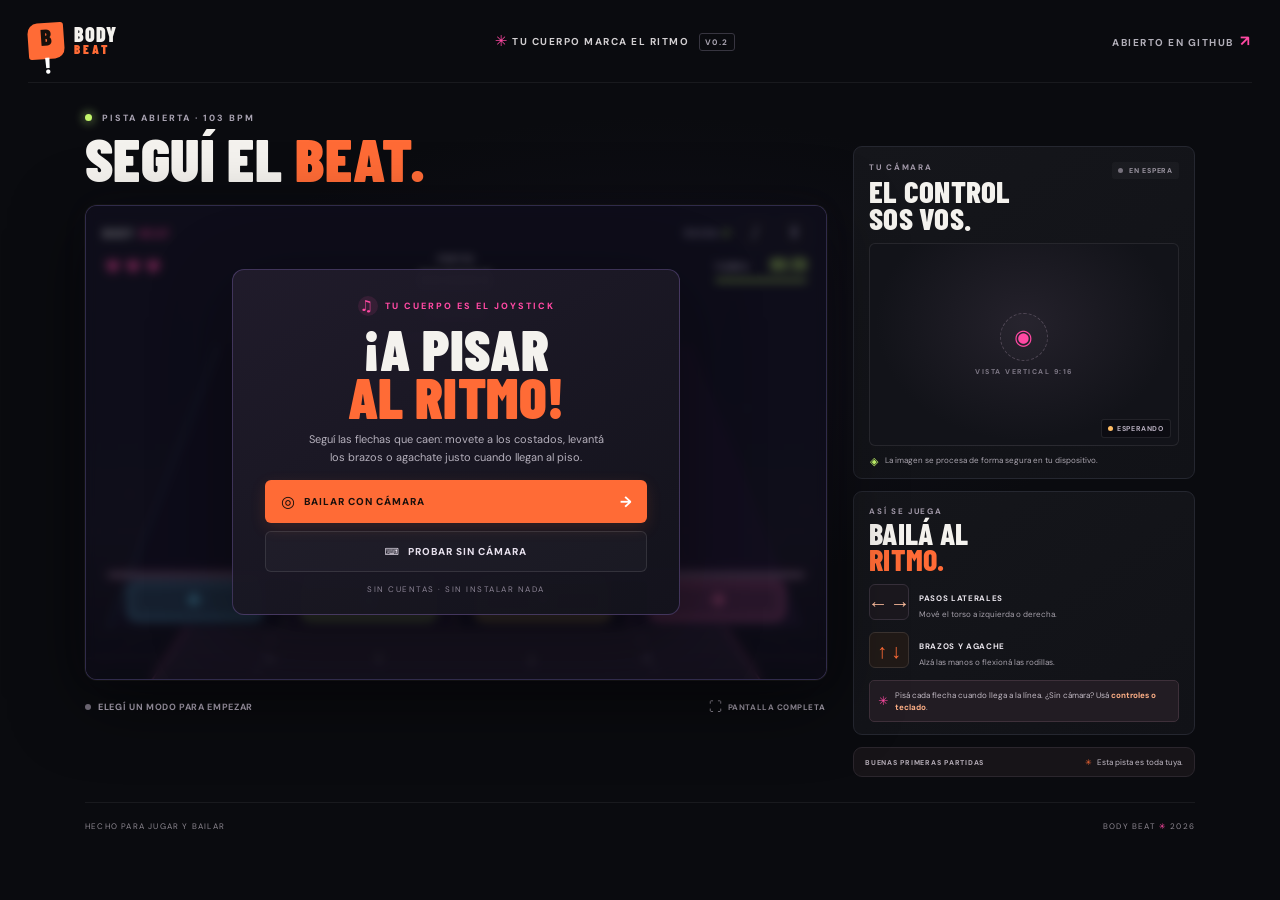
==== commit 900c52c6: "Agregar modo Body Beat AR vertical 9:16" ====
--- a/index.html
+++ b/index.html
@@ -4,13 +4,13 @@
     <meta charset="utf-8" />
     <meta name="viewport" content="width=device-width, initial-scale=1, viewport-fit=cover" />
     <meta name="theme-color" content="#090b12" />
-    <meta name="description" content="Bailá al ritmo: pisá las flechas con el cuerpo y convertí tu cámara en una pista de baile." />
-    <title>Body Beat — Tu cuerpo es el joystick</title>
+    <meta name="description" content="Bailá al ritmo con Body Beat: cámara vertical 9:16, flechas en realidad aumentada y control corporal." />
+    <title>Body Beat AR — Tu cuerpo es el joystick</title>
     <link rel="icon" href="./favicon.svg" type="image/svg+xml" />
     <link rel="preconnect" href="https://fonts.googleapis.com" />
     <link rel="preconnect" href="https://fonts.gstatic.com" crossorigin />
     <link href="https://fonts.googleapis.com/css2?family=Barlow+Condensed:wght@500;600;700;800;900&family=DM+Sans:wght@400;500;600;700;800&display=swap" rel="stylesheet" />
-    <link rel="stylesheet" href="./styles.css?v=0.2.0" />
+    <link rel="stylesheet" href="./styles.css?v=0.3.0" />
   </head>
   <body>
     <div class="page-wrap">
@@ -26,7 +26,8 @@
 
           <div id="cameraError" class="camera-alert hidden" role="alert" aria-live="assertive"><strong>No pudimos activar el juego con cámara</strong><p id="cameraErrorMessage"></p></div>
           <div class="game-frame" id="gameFrame">
-            <div class="game-topline"><span class="game-brand">BODY <b>BEAT</b></span><span class="game-wave" id="gameWave">RACHA <b>0</b></span><button class="icon-button" id="muteBtn" type="button" aria-label="Activar o desactivar sonido" title="Sonido">♪</button></div>
+            <div class="ar-stage" id="arStage" aria-hidden="true"></div>
+            <div class="game-topline"><span class="game-brand">BODY <b>BEAT</b></span><span class="game-wave" id="gameWave">RACHA <b>0</b></span><button class="icon-button" id="muteBtn" type="button" aria-label="Silenciar sonido" title="Sonido">♪</button><button class="icon-button" id="pauseButton" type="button" aria-label="Pausar partida" title="Pausa" disabled>Ⅱ</button></div>
             <canvas id="gameCanvas" width="960" height="600" role="img" aria-label="Pista de baile con cuatro carriles de flechas al ritmo"></canvas>
 
             <div class="hud" id="gameHud" aria-live="polite">
@@ -59,7 +60,7 @@
             <div class="screen-overlay hidden" id="countdownOverlay"><div class="countdown" id="countdownNumber">3</div><div class="countdown-caption">PREPARATE</div></div>
           </div>
 
-          <div class="game-toolbar"><div class="lane-status"><span class="status-pip" id="lanePip"></span><span id="controlStatus">ELEGÍ UN MODO PARA EMPEZAR</span></div><div class="game-buttons"><button class="toolbar-button" id="fullscreenBtn" type="button"><span aria-hidden="true">⛶</span> PANTALLA COMPLETA</button><button class="toolbar-button" id="pauseButton" type="button" disabled>Ⅱ <span class="desktop-pause-label">PAUSA</span></button></div></div>
+          <div class="game-toolbar"><div class="lane-status"><span class="status-pip" id="lanePip"></span><span id="controlStatus">ELEGÍ UN MODO PARA EMPEZAR</span></div><div class="game-buttons"><button class="toolbar-button" id="fullscreenBtn" type="button"><span aria-hidden="true">⛶</span> PANTALLA COMPLETA</button></div></div>
 
           <div class="manual-panel hidden" id="manualPanel" aria-label="Controles manuales">
             <span class="manual-label">CONTROLES</span><button class="control-arrow" id="leftControl" type="button" aria-label="Pisar izquierda">←</button><button class="control-arrow" id="upControl" type="button" aria-label="Pisar arriba">↑</button><button class="control-duck" id="duckControl" type="button" aria-label="Pisar abajo"><span aria-hidden="true">↓</span></button><button class="control-arrow" id="rightControl" type="button" aria-label="Pisar derecha">→</button><span class="manual-hint">FLECHAS · WASD</span>
@@ -67,7 +68,7 @@
         </section>
 
         <aside class="side-column">
-          <section class="camera-card" id="cameraCard"><div class="side-card-head"><div><p class="side-eyebrow">TU CÁMARA</p><h2>EL CONTROL<br />SOS VOS.</h2></div><span class="camera-state" id="cameraState"><span class="state-dot"></span> EN ESPERA</span></div><div class="camera-preview" id="cameraPreview"><video id="cameraVideo" playsinline autoplay muted aria-label="Vista previa de cámara"></video><canvas id="poseCanvas" width="640" height="480" aria-hidden="true"></canvas><div class="camera-placeholder" id="cameraPlaceholder"><div class="placeholder-frame"><span>◉</span></div><span>TU IMAGEN APARECE ACÁ</span></div><div class="camera-rec hidden" id="cameraRec"><span></span> CÁMARA ACTIVA</div><div class="tracking-indicator" id="trackingIndicator"><span></span> <b id="trackingLabel">ESPERANDO</b></div></div><div class="camera-foot"><span class="privacy-icon">◈</span><p>La imagen se procesa de forma segura en tu dispositivo.</p></div></section>
+          <section class="camera-card" id="cameraCard"><div class="side-card-head"><div><p class="side-eyebrow">TU CÁMARA</p><h2>EL CONTROL<br />SOS VOS.</h2></div><span class="camera-state" id="cameraState"><span class="state-dot"></span> EN ESPERA</span></div><div class="camera-preview" id="cameraPreview"><video id="cameraVideo" playsinline autoplay muted aria-label="Vista previa de cámara vertical, en formato 9 a 16"></video><canvas id="poseCanvas" width="640" height="480" aria-hidden="true"></canvas><div class="camera-placeholder" id="cameraPlaceholder"><div class="placeholder-frame"><span>◉</span></div><span>VISTA VERTICAL 9:16</span></div><div class="camera-rec hidden" id="cameraRec"><span></span> CÁMARA ACTIVA</div><div class="tracking-indicator" id="trackingIndicator"><span></span> <b id="trackingLabel">ESPERANDO</b></div></div><div class="camera-foot"><span class="privacy-icon">◈</span><p>La imagen se procesa de forma segura en tu dispositivo.</p></div></section>
 
           <section class="howto-card" id="how-to-play"><p class="side-eyebrow">ASÍ SE JUEGA</p><h2>BAILÁ AL<br /><span>RITMO.</span></h2><div class="move-row"><div class="move-icon horizontal-icon"><span>←</span><span>→</span></div><div><strong>PASOS LATERALES</strong><p>Mové el torso a izquierda o derecha.</p></div></div><div class="move-row"><div class="move-icon duck-icon"><span>↑ ↓</span></div><div><strong>BRAZOS Y AGACHE</strong><p>Alzá las manos o flexioná las rodillas.</p></div></div><div class="mode-tip"><span class="tip-star">✳</span><p>Pisá cada flecha cuando llega a la línea. ¿Sin cámara? Usá <b>controles o teclado</b>.</p></div></section>
 
@@ -76,8 +77,7 @@
       </main>
       <footer class="footer"><span>HECHO PARA JUGAR Y BAILAR</span><span>BODY BEAT <b>✳</b> 2026</span></footer>
     </div>
-    <script type="module" src="./game.js?v=0.2.0"></script>
+    <script type="module" src="./game.js?v=0.3.0"></script>
   </body>
 </html>
 
-
--- a/styles.css
+++ b/styles.css
@@ -5,6 +5,41 @@
 @media(max-width:380px){body{padding-right:10px;padding-left:10px}.game-frame{min-height:355px}.game-heading h1{font-size:43px}.overlay-card{padding:17px 15px 13px}.overlay-card h2{font-size:42px}.intro-card{padding:17px 16px}.overlay-card p{font-size:10px}.camera-card{padding:10px}.side-card-head h2{font-size:25px}.camera-preview{min-height:115px}.howto-card h2{font-size:25px}.side-column{gap:8px}.manual-hint{display:none}}
 @media(prefers-reduced-motion:reduce){*,*::before,*::after{scroll-behavior:auto!important;animation-duration:.01ms!important;animation-iteration-count:1!important;transition-duration:.01ms!important}}
 
+/* Camera play uses a portrait 9:16 camera stage with the dance track layered on top. */
+.ar-stage{display:none}
+body.camera-ar-mode{padding:0;min-height:100dvh;overflow:hidden;background:#050509}
+body.camera-ar-mode .topbar,
+body.camera-ar-mode .game-heading,
+body.camera-ar-mode .side-column,
+body.camera-ar-mode .game-toolbar,
+body.camera-ar-mode .manual-panel,
+body.camera-ar-mode .footer{display:none!important}
+body.camera-ar-mode .page-wrap,
+body.camera-ar-mode .layout,
+body.camera-ar-mode .game-column{display:block;width:100%;max-width:none;margin:0;padding:0}
+body.camera-ar-mode .game-frame{position:fixed;z-index:20;top:50%;left:50%;width:min(100vw,56.25dvh);height:min(100dvh,177.7778vw);min-height:0;aspect-ratio:9/16;transform:translate(-50%,-50%);overflow:hidden;border:0;border-radius:0;background:#050509;box-shadow:none;transition:none}
+body.camera-ar-mode .ar-stage{display:block;position:absolute;inset:0;z-index:0;overflow:hidden;background:#050509}
+body.camera-ar-mode #cameraPreview{position:absolute;inset:0;width:100%;height:100%;min-height:0;margin:0;aspect-ratio:9/16;overflow:hidden;border:0;border-radius:0;background:#050509}
+body.camera-ar-mode #cameraVideo{width:100%;height:100%;object-fit:cover;object-position:center;transform:scaleX(-1)}
+body.camera-ar-mode #poseCanvas{display:none}
+body.camera-ar-mode .camera-placeholder{font-size:10px}
+body.camera-ar-mode .camera-placeholder .placeholder-frame{width:64px;height:64px;font-size:28px}
+body.camera-ar-mode #gameCanvas{z-index:1}
+body.camera-ar-mode .game-topline{top:max(12px,env(safe-area-inset-top));left:max(12px,env(safe-area-inset-left));right:max(12px,env(safe-area-inset-right));gap:8px}
+body.camera-ar-mode .game-brand{font-size:15px;text-shadow:0 2px 9px #000}
+body.camera-ar-mode .game-wave{font-size:12px;text-shadow:0 2px 9px #000}
+body.camera-ar-mode .icon-button{width:38px;height:36px;background:#11101bcc;border-color:#ffffff45;backdrop-filter:blur(8px)}
+body.camera-ar-mode .hud{top:calc(max(12px,env(safe-area-inset-top)) + 48px);left:max(12px,env(safe-area-inset-left));right:max(12px,env(safe-area-inset-right));gap:8px}
+body.camera-ar-mode .score-number{font-size:25px;text-shadow:0 2px 8px #000}
+body.camera-ar-mode .hud-label,
+body.camera-ar-mode .timer-value{font-size:12px;text-shadow:0 2px 8px #000}
+body.camera-ar-mode .hearts{gap:2px}
+body.camera-ar-mode .heart{font-size:15px}
+body.camera-ar-mode .screen-overlay{background:#05050988;padding:16px;backdrop-filter:blur(4px)}
+body.camera-ar-mode .overlay-card{width:min(420px,100%);padding:22px 20px 18px;background:#17131deb;backdrop-filter:blur(14px)}
+body.camera-ar-mode .camera-rec{top:auto;bottom:max(10px,env(safe-area-inset-bottom));left:10px;font-size:8px}
+body.camera-ar-mode .tracking-indicator{bottom:max(10px,env(safe-area-inset-bottom));right:10px;font-size:8px}
+@media(orientation:landscape) and (max-height:600px){body.camera-ar-mode .game-frame::after{content:'GIRÁ EL CELULAR PARA JUGAR';position:absolute;z-index:8;inset:0;display:grid;place-items:center;padding:24px;background:#090811eF;color:#fff;font-size:clamp(14px,3vw,22px);font-weight:900;letter-spacing:2px;text-align:center}}
+
 .camera-alert{margin:0 0 12px;padding:14px 16px;border:1px solid #ff8f9380;border-radius:10px;background:#3b2029;color:#fff;overflow-wrap:anywhere;scroll-margin:16px}.camera-alert strong{display:block;font-size:14px;line-height:1.4}.camera-alert p{margin:6px 0 0;font-size:13px;line-height:1.5;color:#ffe0e4}.screen-overlay{overflow-y:auto}.overlay-card{flex-shrink:0;margin:auto}
 .lane-up{left:39%}.lane-down{right:39%}.lane-caption{font-size:16px;color:#ffffffb0}.manual-panel:not(.hidden){display:flex}.manual-panel{gap:9px}.control-arrow,.control-duck{width:44px;height:40px;display:grid;place-items:center;padding:0;border:1px solid #4e3b60;border-radius:8px;background:#211a2c;color:#f4eaff;font-size:22px;font-weight:800;touch-action:manipulation;cursor:pointer}.control-arrow:active,.control-duck:active,.control-duck.pressed{background:#4b2852;border-color:#ff49a3;transform:translateY(1px)}.control-duck{font-size:22px}.manual-hint{margin-left:8px}@media(max-width:570px){.manual-panel{display:grid!important;grid-template-columns:repeat(4,minmax(0,1fr));gap:7px}.manual-panel.hidden{display:none!important}.manual-hint{grid-column:1/-1;margin:0;text-align:center}.control-arrow,.control-duck{width:100%;height:46px}.lane-up{left:38%}.lane-down{right:38%}}
-
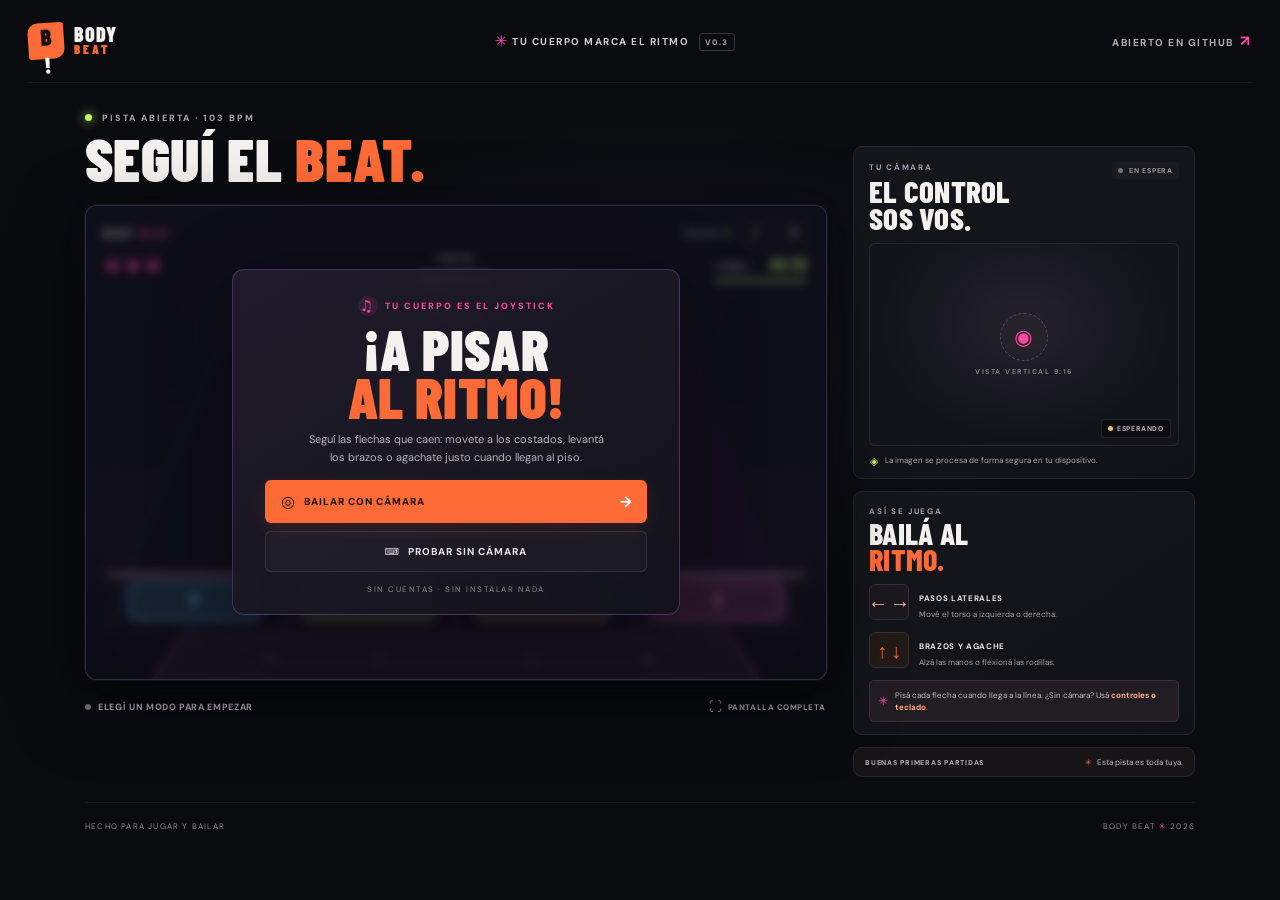
==== commit d7fde13a: "Pulir versión AR y prueba de fallo" ====
--- a/index.html
+++ b/index.html
@@ -16,7 +16,7 @@
     <div class="page-wrap">
       <header class="topbar">
         <a class="brand" href="./" aria-label="Body Beat, inicio"><span class="brand-mark">B<span>!</span></span><span class="brand-name">BODY<span>BEAT</span></span></a>
-        <a class="header-note" href="#how-to-play"><span class="sparkle">✳</span> TU CUERPO MARCA EL RITMO <span class="tag-mini">V0.2</span></a>
+        <a class="header-note" href="#how-to-play"><span class="sparkle">✳</span> TU CUERPO MARCA EL RITMO <span class="tag-mini">V0.3</span></a>
         <a class="github-link" href="https://github.com/rodridevarg/justi" target="_blank" rel="noreferrer">ABIERTO EN GITHUB <span aria-hidden="true">↗</span></a>
       </header>
 
--- a/styles.css
+++ b/styles.css
@@ -7,7 +7,7 @@
 
 /* Camera play uses a portrait 9:16 camera stage with the dance track layered on top. */
 .ar-stage{display:none}
-body.camera-ar-mode{padding:0;min-height:100dvh;overflow:hidden;background:#050509}
+body.camera-ar-mode{padding:0;min-height:100vh;min-height:100dvh;overflow:hidden;background:#050509}
 body.camera-ar-mode .topbar,
 body.camera-ar-mode .game-heading,
 body.camera-ar-mode .side-column,
@@ -17,7 +17,7 @@
 body.camera-ar-mode .page-wrap,
 body.camera-ar-mode .layout,
 body.camera-ar-mode .game-column{display:block;width:100%;max-width:none;margin:0;padding:0}
-body.camera-ar-mode .game-frame{position:fixed;z-index:20;top:50%;left:50%;width:min(100vw,56.25dvh);height:min(100dvh,177.7778vw);min-height:0;aspect-ratio:9/16;transform:translate(-50%,-50%);overflow:hidden;border:0;border-radius:0;background:#050509;box-shadow:none;transition:none}
+body.camera-ar-mode .game-frame{position:fixed;z-index:20;top:50%;left:50%;width:min(100vw,56.25vh);height:min(100vh,177.7778vw);width:min(100vw,56.25dvh);height:min(100dvh,177.7778vw);min-height:0;aspect-ratio:9/16;transform:translate(-50%,-50%);overflow:hidden;border:0;border-radius:0;background:#050509;box-shadow:none;transition:none}
 body.camera-ar-mode .ar-stage{display:block;position:absolute;inset:0;z-index:0;overflow:hidden;background:#050509}
 body.camera-ar-mode #cameraPreview{position:absolute;inset:0;width:100%;height:100%;min-height:0;margin:0;aspect-ratio:9/16;overflow:hidden;border:0;border-radius:0;background:#050509}
 body.camera-ar-mode #cameraVideo{width:100%;height:100%;object-fit:cover;object-position:center;transform:scaleX(-1)}
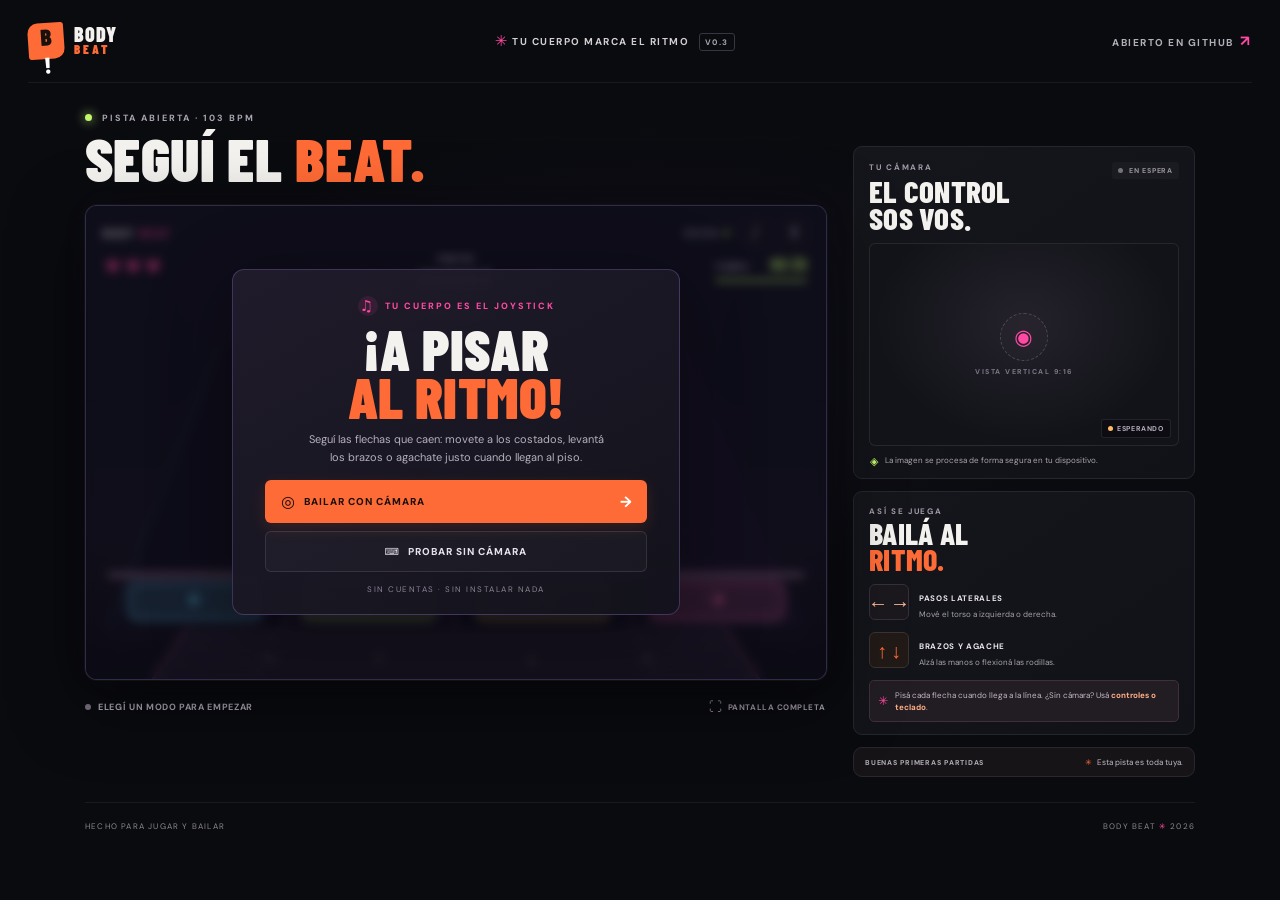
==== commit c941b2bd: "Actualizar caché de la corrección de calibración" ====
--- a/index.html
+++ b/index.html
@@ -77,7 +77,7 @@
       </main>
       <footer class="footer"><span>HECHO PARA JUGAR Y BAILAR</span><span>BODY BEAT <b>✳</b> 2026</span></footer>
     </div>
-    <script type="module" src="./game.js?v=0.3.0"></script>
+    <script type="module" src="./game.js?v=0.3.1"></script>
   </body>
 </html>
 
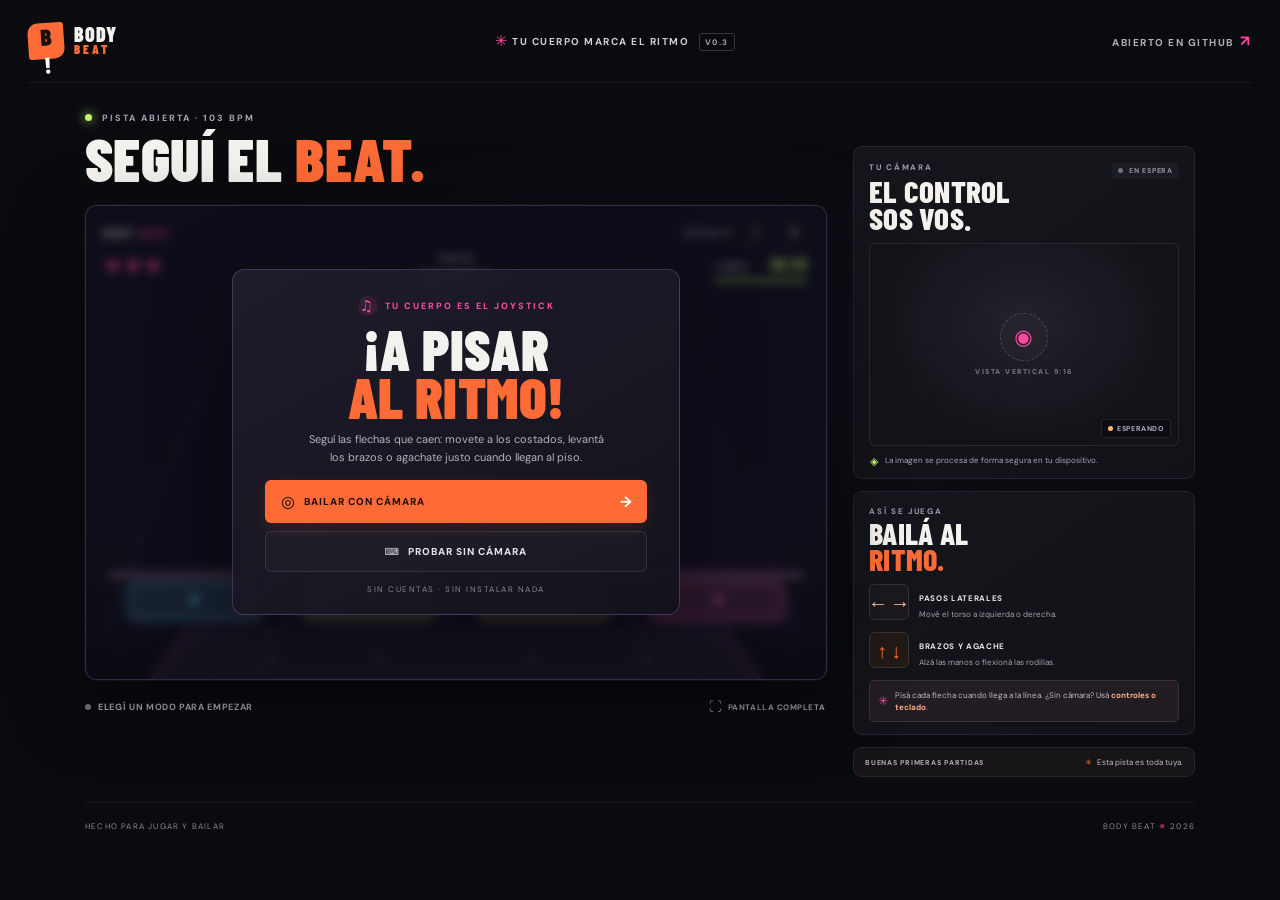
==== commit f82fc094: "Iniciar el baile automáticamente al calibrar la cámara" ====
--- a/index.html
+++ b/index.html
@@ -77,7 +77,7 @@
       </main>
       <footer class="footer"><span>HECHO PARA JUGAR Y BAILAR</span><span>BODY BEAT <b>✳</b> 2026</span></footer>
     </div>
-    <script type="module" src="./game.js?v=0.3.1"></script>
+    <script type="module" src="./game.js?v=0.3.2"></script>
   </body>
 </html>
 
